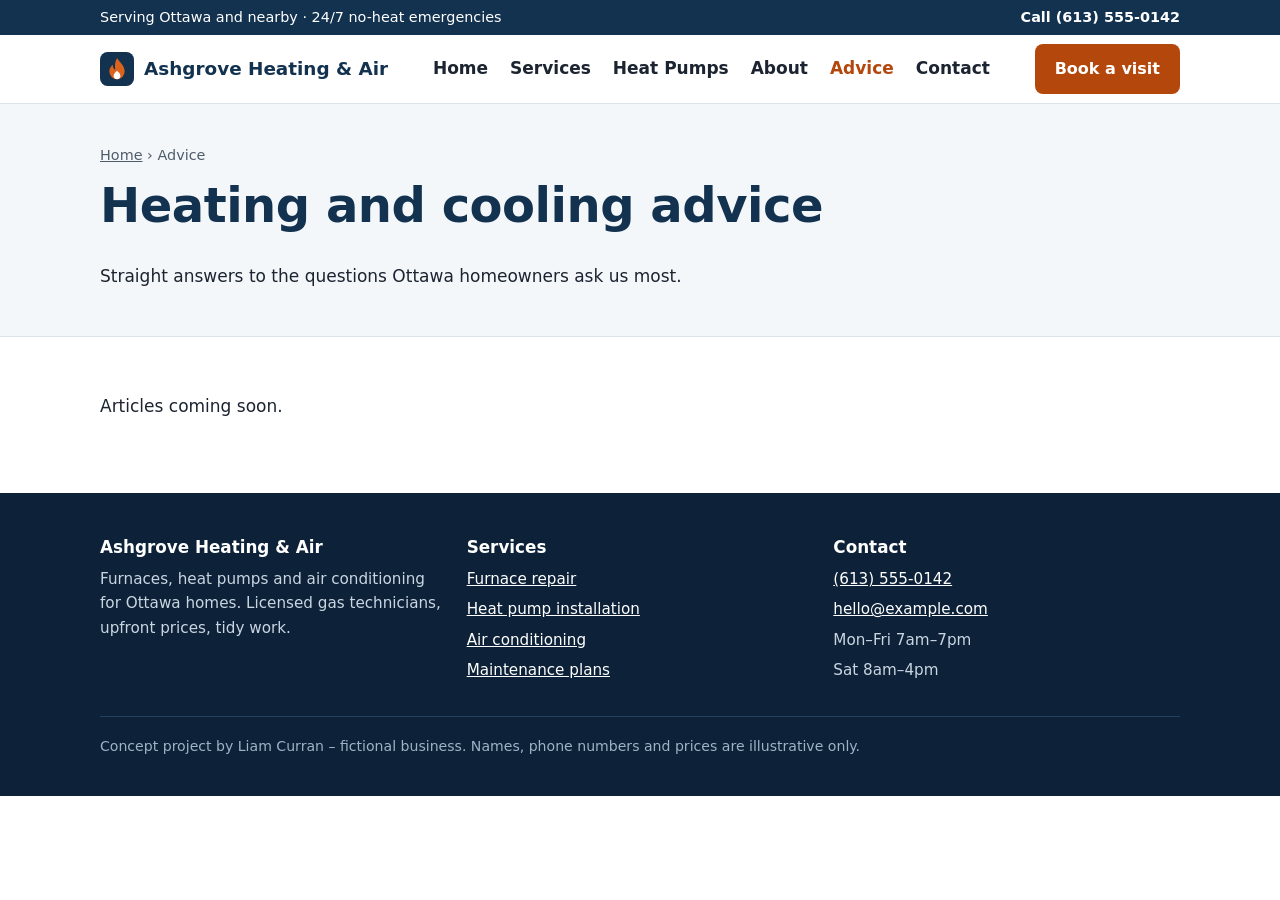
==== docs/blog/index.html @ d4b66e58 "Initial commit: ashgrove-heating concept project Co-Authored-By: Claude Opus 5.5 <noreply@anthropic." ====
<!doctype html>
<html lang="en-CA">
<head>
<meta charset="utf-8">
<meta name="viewport" content="width=device-width, initial-scale=1">
<title>Home Heating & Cooling Advice for Ottawa | Ashgrove Heating & Air</title>
<meta name="description" content="Plain-English advice on furnaces, heat pumps and air conditioning for Ottawa homeowners, from the Ashgrove Heating & Air team.">
<link rel="canonical" href="https://liampcurran.github.io/ashgrove-heating/blog/">
<meta property="og:type" content="website">
<meta property="og:site_name" content="Ashgrove Heating & Air">
<meta property="og:title" content="Home Heating & Cooling Advice for Ottawa | Ashgrove Heating & Air">
<meta property="og:description" content="Plain-English advice on furnaces, heat pumps and air conditioning for Ottawa homeowners, from the Ashgrove Heating & Air team.">
<meta property="og:url" content="https://liampcurran.github.io/ashgrove-heating/blog/">
<meta property="og:image" content="https://liampcurran.github.io/ashgrove-heating/assets/og.png">
<meta property="og:locale" content="en_CA">
<meta name="twitter:card" content="summary_large_image">
<meta name="theme-color" content="#12324f">
<link rel="icon" href="../assets/logo.svg" type="image/svg+xml">
<link rel="stylesheet" href="../assets/style.css">
<script type="application/ld+json">{"@context":"https://schema.org","@type":"BreadcrumbList","itemListElement":[{"@type":"ListItem","position":1,"name":"Home","item":"https://liampcurran.github.io/ashgrove-heating/"},{"@type":"ListItem","position":2,"name":"Advice","item":"https://liampcurran.github.io/ashgrove-heating/blog/"}]}</script>
</head>
<body>
<a class="skip" href="#main">Skip to content</a>
<div class="topbar"><div class="wrap"><span>Serving Ottawa and nearby · 24/7 no-heat emergencies</span><a href="tel:+16135550142">Call (613) 555-0142</a></div></div>
<header class="site"><div class="wrap">
<a class="brand" href="../index.html"><svg viewBox="0 0 40 40" aria-hidden="true"><rect width="40" height="40" rx="9" fill="#12324f"/><path d="M20 7c4 6 9 9 9 16a9 9 0 0 1-18 0c0-4 2-6 4-8 0 3 1 5 3 6-1-6 0-10 2-14z" fill="#d9631c"/><path d="M20 22c2 2 4 3 4 6a4 4 0 0 1-8 0c0-2 2-4 4-6z" fill="#fff"/></svg><span>Ashgrove Heating &amp; Air</span></a>
<nav class="main" aria-label="Main"><ul><li><a href="../index.html">Home</a></li><li><a href="../services.html">Services</a></li><li><a href="../heat-pump-installation-ottawa.html">Heat Pumps</a></li><li><a href="../about.html">About</a></li><li><a href="../blog/" aria-current="page">Advice</a></li><li><a href="../contact.html">Contact</a></li></ul></nav>
<details class="menu"><summary>Menu</summary><nav aria-label="Mobile"><ul><li><a href="../index.html">Home</a></li><li><a href="../services.html">Services</a></li><li><a href="../heat-pump-installation-ottawa.html">Heat Pumps</a></li><li><a href="../about.html">About</a></li><li><a href="../blog/" aria-current="page">Advice</a></li><li><a href="../contact.html">Contact</a></li></ul></nav></details>
<a class="btn" href="../contact.html">Book a visit</a>
</div></header>
<main id="main">
<section class="page-hero"><div class="wrap">
<div class="crumbs"><a href="../index.html">Home</a> › Advice</div>
<h1>Heating and cooling advice</h1>
<p class="lede">Straight answers to the questions Ottawa homeowners ask us most.</p>
</div></section>
<section class="block"><div class="wrap grid c2"><p>Articles coming soon.</p></div></section>
</main>
<footer class="site"><div class="wrap">
<div class="grid c3">
<div><h2>Ashgrove Heating &amp; Air</h2><p>Furnaces, heat pumps and air conditioning for Ottawa homes. Licensed gas technicians, upfront prices, tidy work.</p></div>
<div><h2>Services</h2><ul>
<li><a href="../furnace-repair-ottawa.html">Furnace repair</a></li>
<li><a href="../heat-pump-installation-ottawa.html">Heat pump installation</a></li>
<li><a href="../services.html#ac">Air conditioning</a></li>
<li><a href="../services.html#maintenance">Maintenance plans</a></li></ul></div>
<div><h2>Contact</h2><ul>
<li><a href="tel:+16135550142">(613) 555-0142</a></li>
<li><a href="mailto:hello@example.com">hello@example.com</a></li>
<li>Mon–Fri 7am–7pm</li><li>Sat 8am–4pm</li></ul></div>
</div>
<p class="concept">Concept project by Liam Curran – fictional business. Names, phone numbers and prices are illustrative only.</p>
</div></footer>
<script src="../assets/site.js" defer></script>
</body>
</html>
---- docs/assets/style.css ----
/* Ashgrove Heating & Air — concept site. System fonts, no frameworks. */
:root {
  --navy: #12324f;
  --navy-2: #1d4a72;
  --orange: #b4470c;
  --orange-2: #d9631c;
  --ink: #1b2430;
  --muted: #4f5d6b;
  --line: #dde3ea;
  --bg: #ffffff;
  --bg-2: #f4f7fa;
  --radius: 10px;
  --max: 1120px;
}
*, *::before, *::after { box-sizing: border-box; }
html { -webkit-text-size-adjust: 100%; }
body {
  margin: 0;
  font-family: system-ui, -apple-system, "Segoe UI", Roboto, "Helvetica Neue", Arial, sans-serif;
  font-size: 1.0625rem;
  line-height: 1.6;
  color: var(--ink);
  background: var(--bg);
}
img, svg { max-width: 100%; height: auto; display: block; }
a { color: var(--navy-2); }
a:hover { color: var(--orange); }
h1, h2, h3 { line-height: 1.2; color: var(--navy); margin: 0 0 .6em; }
h1 { font-size: clamp(2rem, 4.5vw, 3rem); letter-spacing: -.01em; }
h2 { font-size: clamp(1.5rem, 3vw, 2rem); }
h3 { font-size: 1.2rem; }
p { margin: 0 0 1em; }
.wrap { max-width: var(--max); margin: 0 auto; padding: 0 20px; }
.skip { position: absolute; left: -999px; top: 0; background: #fff; padding: 8px 12px; z-index: 10; }
.skip:focus { left: 8px; top: 8px; }

/* Header */
.topbar { background: var(--navy); color: #fff; font-size: .9rem; }
.topbar .wrap { display: flex; justify-content: space-between; gap: 12px; padding-top: 6px; padding-bottom: 6px; flex-wrap: wrap; }
.topbar a { color: #fff; font-weight: 600; text-decoration: none; }
header.site { border-bottom: 1px solid var(--line); background: #fff; position: sticky; top: 0; z-index: 5; }
header.site .wrap { display: flex; align-items: center; justify-content: space-between; gap: 16px; min-height: 68px; }
.brand { display: flex; align-items: center; gap: 10px; text-decoration: none; color: var(--navy); font-weight: 800; font-size: 1.15rem; }
.brand svg { width: 34px; height: 34px; }
nav.main ul { list-style: none; margin: 0; padding: 0; display: flex; gap: 22px; align-items: center; }
nav.main a { text-decoration: none; color: var(--ink); font-weight: 600; }
nav.main a[aria-current="page"] { color: var(--orange); }
.btn { display: inline-block; background: var(--orange); color: #fff !important; text-decoration: none; font-weight: 700; padding: 12px 20px; border-radius: 8px; border: 0; cursor: pointer; font-size: 1rem; }
.btn:hover { background: var(--orange-2); }
.btn.alt { background: transparent; color: var(--navy) !important; border: 2px solid var(--navy); }
.btn.alt:hover { background: var(--navy); color: #fff !important; }
details.menu { display: none; }

@media (max-width: 860px) {
  nav.main { display: none; }
  details.menu { display: block; position: relative; }
  details.menu summary { list-style: none; cursor: pointer; font-weight: 700; padding: 8px 12px; border: 2px solid var(--navy); border-radius: 8px; color: var(--navy); }
  details.menu summary::-webkit-details-marker { display: none; }
  details.menu ul { position: absolute; right: 0; top: 48px; background: #fff; border: 1px solid var(--line); border-radius: var(--radius); list-style: none; margin: 0; padding: 8px; min-width: 220px; box-shadow: 0 8px 24px rgba(0,0,0,.12); }
  details.menu li a { display: block; padding: 10px 12px; text-decoration: none; color: var(--ink); font-weight: 600; }
  header.site .btn { display: none; }
}

/* Hero */
.hero { background: linear-gradient(135deg, #eef3f8 0%, #fff 60%); padding: 56px 0 48px; }
.hero .wrap { display: grid; grid-template-columns: 1.15fr .85fr; gap: 40px; align-items: center; }
.hero .lede { font-size: 1.2rem; color: var(--muted); max-width: 36em; }
.hero .ctas { display: flex; gap: 12px; flex-wrap: wrap; margin: 20px 0 16px; }
.trust { list-style: none; padding: 0; margin: 0; display: flex; gap: 18px; flex-wrap: wrap; color: var(--muted); font-size: .95rem; }
.trust li::before { content: "✓ "; color: var(--orange); font-weight: 800; }
@media (max-width: 860px) { .hero .wrap { grid-template-columns: 1fr; } .hero-art { max-width: 380px; } }

.page-hero { background: var(--bg-2); padding: 40px 0 28px; border-bottom: 1px solid var(--line); }
.crumbs { font-size: .9rem; color: var(--muted); margin-bottom: 10px; }
.crumbs a { color: var(--muted); }

/* Sections */
section.block { padding: 56px 0; }
section.block.alt { background: var(--bg-2); }
.grid { display: grid; gap: 20px; }
.grid.c2 { grid-template-columns: repeat(2, 1fr); }
.grid.c3 { grid-template-columns: repeat(3, 1fr); }
.grid.c4 { grid-template-columns: repeat(4, 1fr); }
@media (max-width: 960px) { .grid.c4 { grid-template-columns: repeat(2, 1fr); } .grid.c3 { grid-template-columns: 1fr 1fr; } }
@media (max-width: 640px) { .grid.c2, .grid.c3, .grid.c4 { grid-template-columns: 1fr; } }
.card { background: #fff; border: 1px solid var(--line); border-radius: var(--radius); padding: 22px; }
.card .icon { width: 44px; height: 44px; margin-bottom: 12px; }
.card p:last-child { margin-bottom: 0; }
.card a.more { font-weight: 700; text-decoration: none; }
.steps { counter-reset: s; list-style: none; padding: 0; margin: 0; }
.steps li { counter-increment: s; position: relative; padding-left: 56px; margin-bottom: 22px; }
.steps li::before { content: counter(s); position: absolute; left: 0; top: 0; width: 40px; height: 40px; border-radius: 50%; background: var(--navy); color: #fff; font-weight: 800; display: grid; place-items: center; }
.areas { columns: 3; padding-left: 1.1em; }
@media (max-width: 640px) { .areas { columns: 2; } }
.prose > * { max-width: 46em; }
.prose > .faq { max-width: 52em; }
.prose ul { padding-left: 1.2em; }
.note { background: #fff7ef; border-left: 4px solid var(--orange); padding: 14px 18px; border-radius: 6px; }
table.prices { border-collapse: collapse; width: 100%; margin: 0 0 1em; }
table.prices th, table.prices td { text-align: left; padding: 10px 12px; border-bottom: 1px solid var(--line); }
table.prices th { background: var(--bg-2); color: var(--navy); }

/* FAQ */
.faq details { border: 1px solid var(--line); border-radius: var(--radius); padding: 14px 18px; margin-bottom: 10px; background: #fff; }
.faq summary { cursor: pointer; font-weight: 700; color: var(--navy); }
.faq details p { margin: 10px 0 0; }

/* CTA band */
.cta-band { background: var(--navy); color: #fff; padding: 44px 0; }
.cta-band h2 { color: #fff; }
.cta-band .wrap { display: flex; justify-content: space-between; align-items: center; gap: 20px; flex-wrap: wrap; }
.cta-band p { margin: 0; color: #d6e2ee; }

/* Form */
form.quote { display: grid; gap: 14px; }
form.quote label { font-weight: 600; display: block; margin-bottom: 4px; }
form.quote input, form.quote select, form.quote textarea { width: 100%; padding: 11px 12px; border: 1px solid #a9b6c3; border-radius: 8px; font: inherit; }
form.quote input:focus, form.quote select:focus, form.quote textarea:focus { outline: 3px solid #f2b386; border-color: var(--orange); }
.form-msg { display: none; }
.form-msg.show { display: block; }

/* Footer */
footer.site { background: #0d2238; color: #c9d6e2; padding: 44px 0 24px; font-size: .95rem; }
footer.site a { color: #fff; }
footer.site h2 { color: #fff; font-size: 1.05rem; }
footer.site ul { list-style: none; padding: 0; margin: 0; }
footer.site li { margin-bottom: 6px; }
.concept { border-top: 1px solid #23415f; margin-top: 28px; padding-top: 18px; font-size: .88rem; color: #9fb3c6; }
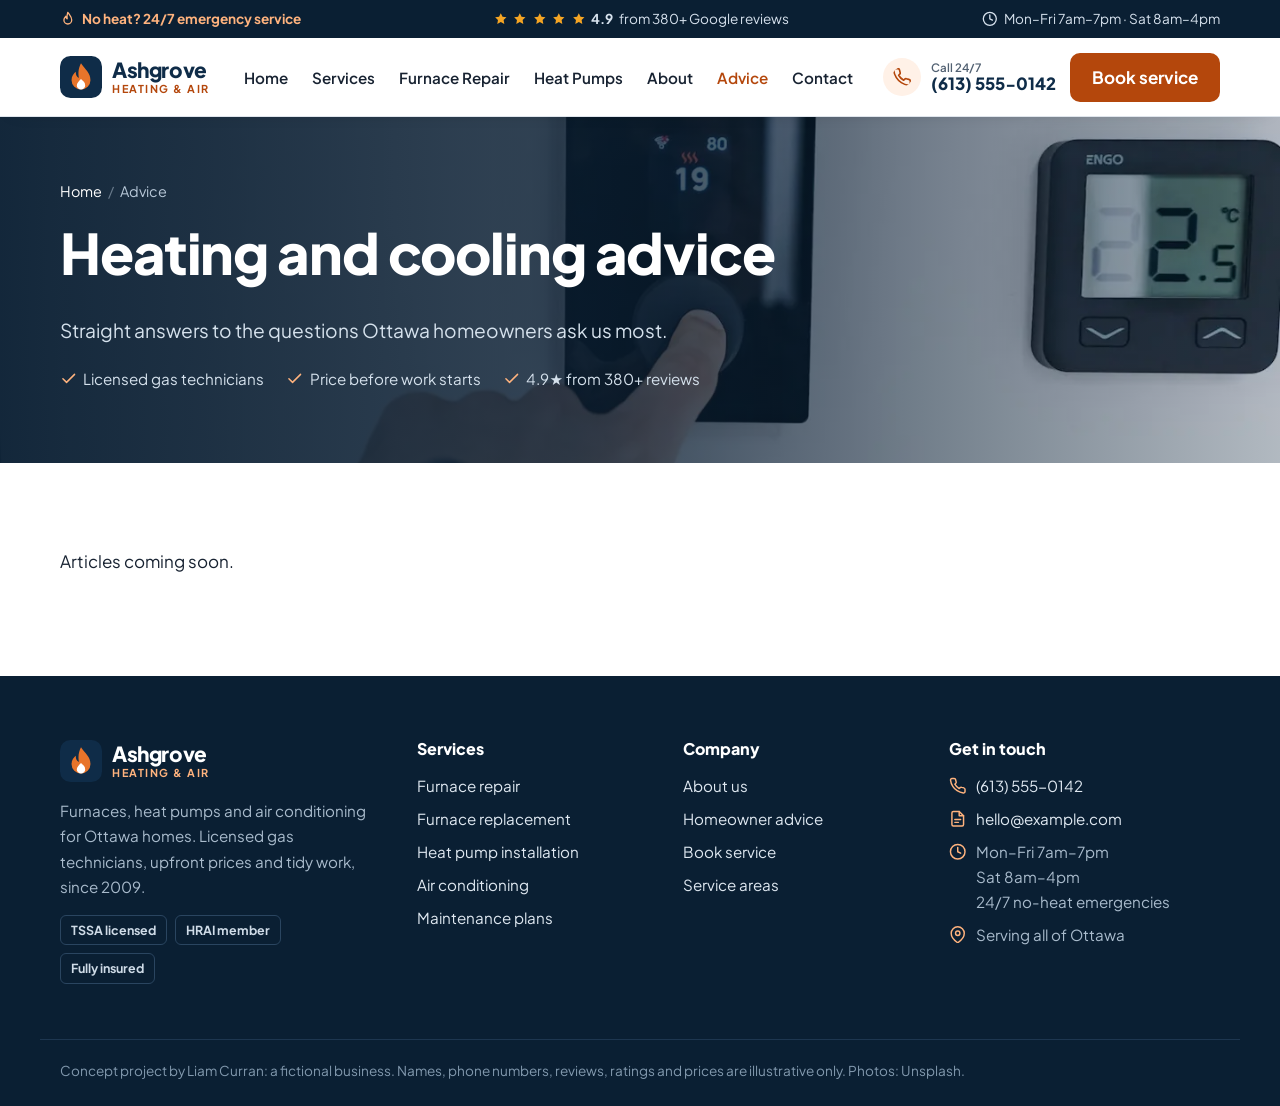
==== commit a7492b24: "Redesign: photo hero with quote form, trust stats, service cards, reviews, plans, areas, mobile call" ====
--- a/docs/blog/index.html
+++ b/docs/blog/index.html
@@ -14,43 +14,63 @@
 <meta property="og:image" content="https://liampcurran.github.io/ashgrove-heating/assets/og.png">
 <meta property="og:locale" content="en_CA">
 <meta name="twitter:card" content="summary_large_image">
-<meta name="theme-color" content="#12324f">
+<meta name="theme-color" content="#0f2c48">
 <link rel="icon" href="../assets/logo.svg" type="image/svg+xml">
+<link rel="preload" href="../assets/jakarta.woff2" as="font" type="font/woff2" crossorigin>
+<link rel="preload" as="image" type="image/webp" href="../assets/img/thermostat-800.webp" imagesrcset="../assets/img/thermostat-800.webp 800w, ../assets/img/thermostat-1440.webp 1440w" imagesizes="100vw" fetchpriority="high">
 <link rel="stylesheet" href="../assets/style.css">
 <script type="application/ld+json">{"@context":"https://schema.org","@type":"BreadcrumbList","itemListElement":[{"@type":"ListItem","position":1,"name":"Home","item":"https://liampcurran.github.io/ashgrove-heating/"},{"@type":"ListItem","position":2,"name":"Advice","item":"https://liampcurran.github.io/ashgrove-heating/blog/"}]}</script>
 </head>
 <body>
 <a class="skip" href="#main">Skip to content</a>
-<div class="topbar"><div class="wrap"><span>Serving Ottawa and nearby · 24/7 no-heat emergencies</span><a href="tel:+16135550142">Call (613) 555-0142</a></div></div>
+<div class="topbar"><div class="wrap">
+<span class="tb-emerg"><svg class="i" viewBox="0 0 24 24" aria-hidden="true" fill="none" stroke="currentColor" stroke-width="2" stroke-linecap="round" stroke-linejoin="round"><path d="M12 2c3 4.5 6 7 6 12a6 6 0 0 1-12 0c0-3 1.5-4.5 3-6 0 2 .8 3.5 2 4-.6-4 0-7 1-10z"/></svg> No heat? 24/7 emergency service</span>
+<span class="tb-rating"><span class="stars" role="img" aria-label="5 out of 5 stars"><svg class="i" viewBox="0 0 24 24" aria-hidden="true"><path fill="currentColor" d="m12 2 3.1 6.3 6.9 1-5 4.9 1.2 6.8L12 17.8 5.8 21l1.2-6.8-5-4.9 6.9-1z"/></svg><svg class="i" viewBox="0 0 24 24" aria-hidden="true"><path fill="currentColor" d="m12 2 3.1 6.3 6.9 1-5 4.9 1.2 6.8L12 17.8 5.8 21l1.2-6.8-5-4.9 6.9-1z"/></svg><svg class="i" viewBox="0 0 24 24" aria-hidden="true"><path fill="currentColor" d="m12 2 3.1 6.3 6.9 1-5 4.9 1.2 6.8L12 17.8 5.8 21l1.2-6.8-5-4.9 6.9-1z"/></svg><svg class="i" viewBox="0 0 24 24" aria-hidden="true"><path fill="currentColor" d="m12 2 3.1 6.3 6.9 1-5 4.9 1.2 6.8L12 17.8 5.8 21l1.2-6.8-5-4.9 6.9-1z"/></svg><svg class="i" viewBox="0 0 24 24" aria-hidden="true"><path fill="currentColor" d="m12 2 3.1 6.3 6.9 1-5 4.9 1.2 6.8L12 17.8 5.8 21l1.2-6.8-5-4.9 6.9-1z"/></svg></span> <strong>4.9</strong> from 380+ Google reviews</span>
+<span class="tb-hours"><svg class="i" viewBox="0 0 24 24" aria-hidden="true" fill="none" stroke="currentColor" stroke-width="2" stroke-linecap="round" stroke-linejoin="round"><circle cx="12" cy="12" r="10"/><path d="M12 6v6l4 2"/></svg> Mon–Fri 7am–7pm · Sat 8am–4pm</span>
+</div></div>
 <header class="site"><div class="wrap">
-<a class="brand" href="../index.html"><svg viewBox="0 0 40 40" aria-hidden="true"><rect width="40" height="40" rx="9" fill="#12324f"/><path d="M20 7c4 6 9 9 9 16a9 9 0 0 1-18 0c0-4 2-6 4-8 0 3 1 5 3 6-1-6 0-10 2-14z" fill="#d9631c"/><path d="M20 22c2 2 4 3 4 6a4 4 0 0 1-8 0c0-2 2-4 4-6z" fill="#fff"/></svg><span>Ashgrove Heating &amp; Air</span></a>
-<nav class="main" aria-label="Main"><ul><li><a href="../index.html">Home</a></li><li><a href="../services.html">Services</a></li><li><a href="../heat-pump-installation-ottawa.html">Heat Pumps</a></li><li><a href="../about.html">About</a></li><li><a href="../blog/" aria-current="page">Advice</a></li><li><a href="../contact.html">Contact</a></li></ul></nav>
-<details class="menu"><summary>Menu</summary><nav aria-label="Mobile"><ul><li><a href="../index.html">Home</a></li><li><a href="../services.html">Services</a></li><li><a href="../heat-pump-installation-ottawa.html">Heat Pumps</a></li><li><a href="../about.html">About</a></li><li><a href="../blog/" aria-current="page">Advice</a></li><li><a href="../contact.html">Contact</a></li></ul></nav></details>
-<a class="btn" href="../contact.html">Book a visit</a>
+<a class="brand" href="../index.html"><svg viewBox="0 0 40 40" aria-hidden="true"><rect width="40" height="40" rx="10" fill="#0f2c48"/><path d="M20 7c4 6 9 9 9 16a9 9 0 0 1-18 0c0-4 2-6 4-8 0 3 1 5 3 6-1-6 0-10 2-14z" fill="#e8742a"/><path d="M20 22c2 2 4 3 4 6a4 4 0 0 1-8 0c0-2 2-4 4-6z" fill="#fff"/></svg><span>Ashgrove<small>Heating &amp; Air</small></span></a>
+<nav class="main" aria-label="Main"><ul><li><a href="../index.html">Home</a></li><li><a href="../services.html">Services</a></li><li><a href="../furnace-repair-ottawa.html">Furnace Repair</a></li><li><a href="../heat-pump-installation-ottawa.html">Heat Pumps</a></li><li><a href="../about.html">About</a></li><li><a href="../blog/" aria-current="page">Advice</a></li><li><a href="../contact.html">Contact</a></li></ul></nav>
+<div class="h-actions">
+<a class="h-phone" href="tel:+16135550142" aria-label="Call (613) 555-0142, 24/7"><svg class="i" viewBox="0 0 24 24" aria-hidden="true" fill="none" stroke="currentColor" stroke-width="2" stroke-linecap="round" stroke-linejoin="round"><path d="M22 16.9v3a2 2 0 0 1-2.2 2 19.8 19.8 0 0 1-8.6-3.1 19.5 19.5 0 0 1-6-6A19.8 19.8 0 0 1 2.1 4.2 2 2 0 0 1 4.1 2h3a2 2 0 0 1 2 1.7c.1 1 .4 1.9.7 2.8a2 2 0 0 1-.5 2.1L8 9.9a16 16 0 0 0 6 6l1.3-1.3a2 2 0 0 1 2.1-.4c.9.3 1.8.6 2.8.7a2 2 0 0 1 1.7 2z"/></svg><span><small>Call 24/7</small>(613) 555-0142</span></a>
+<a class="btn" href="../contact.html">Book service</a>
+<details class="menu"><summary aria-label="Open menu"><span></span><span></span><span></span></summary><nav aria-label="Mobile"><ul><li><a href="../index.html">Home</a></li><li><a href="../services.html">Services</a></li><li><a href="../furnace-repair-ottawa.html">Furnace Repair</a></li><li><a href="../heat-pump-installation-ottawa.html">Heat Pumps</a></li><li><a href="../about.html">About</a></li><li><a href="../blog/" aria-current="page">Advice</a></li><li><a href="../contact.html">Contact</a></li></ul>
+<a class="btn btn-block" href="tel:+16135550142">Call (613) 555-0142</a></nav></details>
+</div>
 </div></header>
 <main id="main">
-<section class="page-hero"><div class="wrap">
-<div class="crumbs"><a href="../index.html">Home</a> › Advice</div>
-<h1>Heating and cooling advice</h1>
-<p class="lede">Straight answers to the questions Ottawa homeowners ask us most.</p>
-</div></section>
-<section class="block"><div class="wrap grid c2"><p>Articles coming soon.</p></div></section>
+<section class="page-hero">
+<img class="bg" src="../assets/img/thermostat-800.webp" srcset="../assets/img/thermostat-800.webp 800w, ../assets/img/thermostat-1440.webp 1440w" sizes="100vw" width="1440" height="1080" alt="" fetchpriority="high" decoding="async">
+<div class="wrap"><nav class="crumbs" aria-label="Breadcrumb"><a href="../index.html">Home</a> <span>/</span> Advice</nav>
+<h1>Heating and cooling advice</h1><p class="lede">Straight answers to the questions Ottawa homeowners ask us most.</p>
+<ul class="hero-trust"><li><svg class="i" viewBox="0 0 24 24" aria-hidden="true" fill="none" stroke="currentColor" stroke-width="2" stroke-linecap="round" stroke-linejoin="round"><path d="M20 6 9 17l-5-5"/></svg> Licensed gas technicians</li><li><svg class="i" viewBox="0 0 24 24" aria-hidden="true" fill="none" stroke="currentColor" stroke-width="2" stroke-linecap="round" stroke-linejoin="round"><path d="M20 6 9 17l-5-5"/></svg> Price before work starts</li><li><svg class="i" viewBox="0 0 24 24" aria-hidden="true" fill="none" stroke="currentColor" stroke-width="2" stroke-linecap="round" stroke-linejoin="round"><path d="M20 6 9 17l-5-5"/></svg> 4.9★ from 380+ reviews</li></ul>
+</div></section><section class="block"><div class="wrap"><div class="post-grid"><p>Articles coming soon.</p></div></div></section>
 </main>
-<footer class="site"><div class="wrap">
-<div class="grid c3">
-<div><h2>Ashgrove Heating &amp; Air</h2><p>Furnaces, heat pumps and air conditioning for Ottawa homes. Licensed gas technicians, upfront prices, tidy work.</p></div>
+<footer class="site">
+<div class="wrap f-grid">
+<div class="f-brand"><a class="brand light" href="../index.html"><svg viewBox="0 0 40 40" aria-hidden="true"><rect width="40" height="40" rx="10" fill="#0f2c48"/><path d="M20 7c4 6 9 9 9 16a9 9 0 0 1-18 0c0-4 2-6 4-8 0 3 1 5 3 6-1-6 0-10 2-14z" fill="#e8742a"/><path d="M20 22c2 2 4 3 4 6a4 4 0 0 1-8 0c0-2 2-4 4-6z" fill="#fff"/></svg><span>Ashgrove<small>Heating &amp; Air</small></span></a>
+<p>Furnaces, heat pumps and air conditioning for Ottawa homes. Licensed gas technicians, upfront prices and tidy work, since 2009.</p>
+<p class="f-badges"><span>TSSA licensed</span><span>HRAI member</span><span>Fully insured</span></p></div>
 <div><h2>Services</h2><ul>
 <li><a href="../furnace-repair-ottawa.html">Furnace repair</a></li>
+<li><a href="../services.html#furnace">Furnace replacement</a></li>
 <li><a href="../heat-pump-installation-ottawa.html">Heat pump installation</a></li>
 <li><a href="../services.html#ac">Air conditioning</a></li>
 <li><a href="../services.html#maintenance">Maintenance plans</a></li></ul></div>
-<div><h2>Contact</h2><ul>
-<li><a href="tel:+16135550142">(613) 555-0142</a></li>
-<li><a href="mailto:hello@example.com">hello@example.com</a></li>
-<li>Mon–Fri 7am–7pm</li><li>Sat 8am–4pm</li></ul></div>
+<div><h2>Company</h2><ul>
+<li><a href="../about.html">About us</a></li>
+<li><a href="../blog/">Homeowner advice</a></li>
+<li><a href="../contact.html">Book service</a></li>
+<li><a href="../index.html#areas">Service areas</a></li></ul></div>
+<div><h2>Get in touch</h2><ul class="f-contact">
+<li><svg class="i" viewBox="0 0 24 24" aria-hidden="true" fill="none" stroke="currentColor" stroke-width="2" stroke-linecap="round" stroke-linejoin="round"><path d="M22 16.9v3a2 2 0 0 1-2.2 2 19.8 19.8 0 0 1-8.6-3.1 19.5 19.5 0 0 1-6-6A19.8 19.8 0 0 1 2.1 4.2 2 2 0 0 1 4.1 2h3a2 2 0 0 1 2 1.7c.1 1 .4 1.9.7 2.8a2 2 0 0 1-.5 2.1L8 9.9a16 16 0 0 0 6 6l1.3-1.3a2 2 0 0 1 2.1-.4c.9.3 1.8.6 2.8.7a2 2 0 0 1 1.7 2z"/></svg><a href="tel:+16135550142">(613) 555-0142</a></li>
+<li><svg class="i" viewBox="0 0 24 24" aria-hidden="true" fill="none" stroke="currentColor" stroke-width="2" stroke-linecap="round" stroke-linejoin="round"><path d="M14 2H6a2 2 0 0 0-2 2v16a2 2 0 0 0 2 2h12a2 2 0 0 0 2-2V8z"/><path d="M14 2v6h6M8 13h8M8 17h5"/></svg><a href="mailto:hello@example.com">hello@example.com</a></li>
+<li><svg class="i" viewBox="0 0 24 24" aria-hidden="true" fill="none" stroke="currentColor" stroke-width="2" stroke-linecap="round" stroke-linejoin="round"><circle cx="12" cy="12" r="10"/><path d="M12 6v6l4 2"/></svg><span>Mon–Fri 7am–7pm<br>Sat 8am–4pm<br>24/7 no-heat emergencies</span></li>
+<li><svg class="i" viewBox="0 0 24 24" aria-hidden="true" fill="none" stroke="currentColor" stroke-width="2" stroke-linecap="round" stroke-linejoin="round"><path d="M21 10c0 7-9 13-9 13S3 17 3 10a9 9 0 0 1 18 0z"/><circle cx="12" cy="10" r="3"/></svg><span>Serving all of Ottawa</span></li></ul></div>
 </div>
-<p class="concept">Concept project by Liam Curran – fictional business. Names, phone numbers and prices are illustrative only.</p>
-</div></footer>
+<div class="wrap concept">Concept project by Liam Curran: a fictional business. Names, phone numbers, reviews, ratings and prices are illustrative only. Photos: Unsplash.</div>
+</footer>
+<div class="mbar"><a href="tel:+16135550142"><svg class="i" viewBox="0 0 24 24" aria-hidden="true" fill="none" stroke="currentColor" stroke-width="2" stroke-linecap="round" stroke-linejoin="round"><path d="M22 16.9v3a2 2 0 0 1-2.2 2 19.8 19.8 0 0 1-8.6-3.1 19.5 19.5 0 0 1-6-6A19.8 19.8 0 0 1 2.1 4.2 2 2 0 0 1 4.1 2h3a2 2 0 0 1 2 1.7c.1 1 .4 1.9.7 2.8a2 2 0 0 1-.5 2.1L8 9.9a16 16 0 0 0 6 6l1.3-1.3a2 2 0 0 1 2.1-.4c.9.3 1.8.6 2.8.7a2 2 0 0 1 1.7 2z"/></svg> Call now</a><a class="q" href="../contact.html"><svg class="i" viewBox="0 0 24 24" aria-hidden="true" fill="none" stroke="currentColor" stroke-width="2" stroke-linecap="round" stroke-linejoin="round"><path d="M14 2H6a2 2 0 0 0-2 2v16a2 2 0 0 0 2 2h12a2 2 0 0 0 2-2V8z"/><path d="M14 2v6h6M8 13h8M8 17h5"/></svg> Free quote</a></div>
 <script src="../assets/site.js" defer></script>
 </body>
 </html>
--- a/docs/assets/style.css
+++ b/docs/assets/style.css
@@ -1,128 +1,323 @@
-/* Ashgrove Heating & Air — concept site. System fonts, no frameworks. */
+/* Ashgrove Heating & Air — concept site. One self-hosted variable font, no frameworks. */
+@font-face { font-family: "Jakarta"; src: url(jakarta.woff2) format("woff2"); font-weight: 200 800; font-display: swap; }
 :root {
-  --navy: #12324f;
-  --navy-2: #1d4a72;
-  --orange: #b4470c;
-  --orange-2: #d9631c;
-  --ink: #1b2430;
-  --muted: #4f5d6b;
-  --line: #dde3ea;
-  --bg: #ffffff;
-  --bg-2: #f4f7fa;
-  --radius: 10px;
-  --max: 1120px;
+  --navy: #0f2c48; --navy-2: #173f63; --navy-3: #0a1f33;
+  --orange: #b4470c; --orange-2: #d4581a; --orange-soft: #fff1e7;
+  --ink: #172231; --muted: #526172; --line: #dfe5ec;
+  --bg: #fff; --tint: #f3f6f9; --gold: #f5a524;
+  --r: 14px; --max: 1200px; --shadow: 0 18px 40px -18px rgba(15, 44, 72, .28);
 }
 *, *::before, *::after { box-sizing: border-box; }
-html { -webkit-text-size-adjust: 100%; }
-body {
-  margin: 0;
-  font-family: system-ui, -apple-system, "Segoe UI", Roboto, "Helvetica Neue", Arial, sans-serif;
-  font-size: 1.0625rem;
-  line-height: 1.6;
-  color: var(--ink);
-  background: var(--bg);
-}
-img, svg { max-width: 100%; height: auto; display: block; }
+html { -webkit-text-size-adjust: 100%; scroll-behavior: smooth; }
+body { margin: 0; font-family: Jakarta, system-ui, -apple-system, "Segoe UI", Roboto, Arial, sans-serif; font-size: 1.0625rem; line-height: 1.65; color: var(--ink); background: var(--bg); }
+img { max-width: 100%; height: auto; display: block; }
 a { color: var(--navy-2); }
 a:hover { color: var(--orange); }
-h1, h2, h3 { line-height: 1.2; color: var(--navy); margin: 0 0 .6em; }
-h1 { font-size: clamp(2rem, 4.5vw, 3rem); letter-spacing: -.01em; }
-h2 { font-size: clamp(1.5rem, 3vw, 2rem); }
+h1, h2, h3 { line-height: 1.15; color: var(--navy); margin: 0 0 .55em; letter-spacing: -.02em; font-weight: 800; }
+h1 { font-size: clamp(2.1rem, 4.6vw, 3.5rem); }
+h2 { font-size: clamp(1.65rem, 3.2vw, 2.45rem); }
 h3 { font-size: 1.2rem; }
 p { margin: 0 0 1em; }
 .wrap { max-width: var(--max); margin: 0 auto; padding: 0 20px; }
-.skip { position: absolute; left: -999px; top: 0; background: #fff; padding: 8px 12px; z-index: 10; }
+.skip { position: absolute; left: -999px; top: 0; background: #fff; padding: 8px 12px; z-index: 50; }
 .skip:focus { left: 8px; top: 8px; }
-
-/* Header */
-.topbar { background: var(--navy); color: #fff; font-size: .9rem; }
-.topbar .wrap { display: flex; justify-content: space-between; gap: 12px; padding-top: 6px; padding-bottom: 6px; flex-wrap: wrap; }
-.topbar a { color: #fff; font-weight: 600; text-decoration: none; }
-header.site { border-bottom: 1px solid var(--line); background: #fff; position: sticky; top: 0; z-index: 5; }
-header.site .wrap { display: flex; align-items: center; justify-content: space-between; gap: 16px; min-height: 68px; }
-.brand { display: flex; align-items: center; gap: 10px; text-decoration: none; color: var(--navy); font-weight: 800; font-size: 1.15rem; }
-.brand svg { width: 34px; height: 34px; }
-nav.main ul { list-style: none; margin: 0; padding: 0; display: flex; gap: 22px; align-items: center; }
-nav.main a { text-decoration: none; color: var(--ink); font-weight: 600; }
+.i { width: 1.15em; height: 1.15em; flex: none; vertical-align: -.2em; }
+.stars { display: inline-flex; gap: 1px; color: var(--gold); }
+.stars .i { width: 1em; height: 1em; }
+.eyebrow { text-transform: uppercase; letter-spacing: .12em; font-size: .8rem; font-weight: 800; color: var(--orange); margin: 0 0 .7em; display: flex; gap: 8px; align-items: center; }
+.eyebrow.light { color: #ffb37e; }
+.center { text-align: center; }
+.fine { font-size: .85rem; color: var(--muted); }
+
+/* Buttons */
+.btn { display: inline-flex; align-items: center; justify-content: center; gap: 8px; background: var(--orange); color: #fff !important; text-decoration: none; font-weight: 700; padding: 12px 20px; border-radius: 10px; border: 2px solid var(--orange); cursor: pointer; font: inherit; font-weight: 700; line-height: 1.2; transition: background .15s, transform .15s; }
+.btn:hover { background: var(--orange-2); border-color: var(--orange-2); transform: translateY(-1px); }
+.btn-lg { padding: 15px 24px; font-size: 1.05rem; }
+.btn-block { display: flex; width: 100%; }
+.btn-ghost { background: transparent; color: var(--navy) !important; border-color: var(--navy); }
+.btn-ghost:hover { background: var(--navy); border-color: var(--navy); color: #fff !important; }
+.btn-ghost-light { background: rgba(255,255,255,.08); color: #fff !important; border-color: rgba(255,255,255,.75); }
+.btn-ghost-light:hover { background: #fff; border-color: #fff; color: var(--navy) !important; }
+
+/* Top bar + header */
+.topbar { background: var(--navy-3); color: #d7e2ee; font-size: .85rem; }
+.topbar .wrap { display: flex; justify-content: space-between; gap: 16px; padding-top: 8px; padding-bottom: 8px; align-items: center; }
+.topbar span { display: inline-flex; gap: 6px; align-items: center; }
+.tb-emerg { color: #ffb37e; font-weight: 700; }
+header.site { background: #fff; position: sticky; top: 0; z-index: 20; box-shadow: 0 1px 0 var(--line), 0 6px 20px -16px rgba(0,0,0,.4); }
+header.site .wrap { display: flex; align-items: center; gap: 20px; min-height: 78px; }
+.brand { display: flex; align-items: center; gap: 10px; text-decoration: none; color: var(--navy); font-weight: 800; font-size: 1.3rem; line-height: 1; letter-spacing: -.02em; }
+.brand svg { width: 42px; height: 42px; }
+.brand small { display: block; font-size: .68rem; letter-spacing: .14em; text-transform: uppercase; color: var(--orange); font-weight: 700; margin-top: 4px; }
+.brand.light { color: #fff; }
+.brand.light small { color: #ffb37e; }
+nav.main { margin-left: auto; }
+nav.main ul { list-style: none; margin: 0; padding: 0; display: flex; gap: 4px; }
+nav.main a { display: block; text-decoration: none; color: var(--ink); font-weight: 600; font-size: .95rem; padding: 8px 10px; border-radius: 8px; }
+nav.main a:hover { background: var(--tint); color: var(--navy); }
 nav.main a[aria-current="page"] { color: var(--orange); }
-.btn { display: inline-block; background: var(--orange); color: #fff !important; text-decoration: none; font-weight: 700; padding: 12px 20px; border-radius: 8px; border: 0; cursor: pointer; font-size: 1rem; }
-.btn:hover { background: var(--orange-2); }
-.btn.alt { background: transparent; color: var(--navy) !important; border: 2px solid var(--navy); }
-.btn.alt:hover { background: var(--navy); color: #fff !important; }
+.h-actions { display: flex; align-items: center; gap: 14px; }
+.h-phone { display: flex; align-items: center; gap: 10px; text-decoration: none; color: var(--navy); font-weight: 800; font-size: 1.05rem; line-height: 1.1; }
+.h-phone .i { width: 38px; height: 38px; padding: 9px; border-radius: 50%; background: var(--orange-soft); color: var(--orange); }
+.h-phone small { display: block; font-size: .72rem; color: var(--muted); font-weight: 600; }
 details.menu { display: none; }
-
-@media (max-width: 860px) {
-  nav.main { display: none; }
+@media (max-width: 1120px) { .topbar .tb-hours { display: none; } nav.main a { padding: 8px 7px; font-size: .9rem; } }
+@media (max-width: 1000px) {
+  nav.main, .h-actions > .btn { display: none; }
+  .h-actions { margin-left: auto; }
   details.menu { display: block; position: relative; }
-  details.menu summary { list-style: none; cursor: pointer; font-weight: 700; padding: 8px 12px; border: 2px solid var(--navy); border-radius: 8px; color: var(--navy); }
+  details.menu summary { list-style: none; cursor: pointer; width: 46px; height: 46px; border-radius: 10px; border: 2px solid var(--line); display: grid; place-content: center; gap: 5px; }
+  details.menu summary span { display: block; width: 20px; height: 2px; background: var(--navy); border-radius: 2px; }
   details.menu summary::-webkit-details-marker { display: none; }
-  details.menu ul { position: absolute; right: 0; top: 48px; background: #fff; border: 1px solid var(--line); border-radius: var(--radius); list-style: none; margin: 0; padding: 8px; min-width: 220px; box-shadow: 0 8px 24px rgba(0,0,0,.12); }
-  details.menu li a { display: block; padding: 10px 12px; text-decoration: none; color: var(--ink); font-weight: 600; }
-  header.site .btn { display: none; }
+  details.menu nav { position: absolute; right: 0; top: 56px; background: #fff; border: 1px solid var(--line); border-radius: var(--r); padding: 10px; min-width: 260px; box-shadow: var(--shadow); }
+  details.menu ul { list-style: none; margin: 0 0 10px; padding: 0; }
+  details.menu li a { display: block; padding: 11px 12px; text-decoration: none; color: var(--ink); font-weight: 600; border-radius: 8px; }
+  details.menu li a:hover { background: var(--tint); }
 }
+@media (max-width: 640px) { .topbar .tb-rating { display: none; } .topbar .wrap { justify-content: center; } .h-phone span { display: none; } header.site .wrap { min-height: 66px; } .brand { font-size: 1.15rem; } .brand svg { width: 36px; height: 36px; } }
 
 /* Hero */
-.hero { background: linear-gradient(135deg, #eef3f8 0%, #fff 60%); padding: 56px 0 48px; }
-.hero .wrap { display: grid; grid-template-columns: 1.15fr .85fr; gap: 40px; align-items: center; }
-.hero .lede { font-size: 1.2rem; color: var(--muted); max-width: 36em; }
-.hero .ctas { display: flex; gap: 12px; flex-wrap: wrap; margin: 20px 0 16px; }
-.trust { list-style: none; padding: 0; margin: 0; display: flex; gap: 18px; flex-wrap: wrap; color: var(--muted); font-size: .95rem; }
-.trust li::before { content: "✓ "; color: var(--orange); font-weight: 800; }
-@media (max-width: 860px) { .hero .wrap { grid-template-columns: 1fr; } .hero-art { max-width: 380px; } }
-
-.page-hero { background: var(--bg-2); padding: 40px 0 28px; border-bottom: 1px solid var(--line); }
-.crumbs { font-size: .9rem; color: var(--muted); margin-bottom: 10px; }
-.crumbs a { color: var(--muted); }
+.hero, .page-hero, .emerg { position: relative; color: #fff; isolation: isolate; overflow: hidden; }
+.hero .bg, .page-hero .bg, .emerg .bg { position: absolute; inset: 0; width: 100%; height: 100%; object-fit: cover; z-index: -2; }
+.hero::before, .page-hero::before, .emerg::before { content: ""; position: absolute; inset: 0; z-index: -1; background: linear-gradient(90deg, rgba(10,31,51,.96) 0%, rgba(10,31,51,.82) 45%, rgba(10,31,51,.3) 100%); }
+.hero { padding: 72px 0 120px; }
+.hero .bg { object-position: 70% 40%; }
+.hero-grid { display: grid; grid-template-columns: 1.25fr .85fr; gap: 48px; align-items: center; }
+.hero h1, .page-hero h1, .emerg h2 { color: #fff; }
+.hero .lede, .page-hero .lede { font-size: 1.2rem; color: #d5e1ec; max-width: 34em; }
+.pill { display: inline-flex; gap: 8px; align-items: center; background: rgba(255,255,255,.1); border: 1px solid rgba(255,255,255,.2); padding: 6px 14px; border-radius: 99px; font-size: .9rem; margin-bottom: 22px; }
+.ctas { display: flex; gap: 12px; flex-wrap: wrap; margin: 26px 0 22px; }
+.hero-trust { list-style: none; padding: 0; margin: 0; display: flex; gap: 8px 22px; flex-wrap: wrap; font-size: .95rem; color: #d5e1ec; }
+.hero-trust li { display: flex; gap: 6px; align-items: center; }
+.hero-trust .i { color: #ffb37e; }
+@media (max-width: 960px) { .hero-grid { grid-template-columns: 1fr; } .hero { padding: 48px 0 100px; } .hero::before { background: linear-gradient(180deg, rgba(10,31,51,.9), rgba(10,31,51,.82)); } }
+
+/* Lead forms */
+.lead-form { background: #fff; color: var(--ink); border-radius: 18px; padding: 26px; box-shadow: 0 30px 60px -20px rgba(0,0,0,.45); display: grid; grid-template-columns: 1fr 1fr; gap: 12px; }
+.lead-form .f-full, .lead-form .f-title, .lead-form .f-sub { grid-column: 1 / -1; }
+.f-title { font-size: 1.3rem; font-weight: 800; color: var(--navy); margin: 0; letter-spacing: -.01em; }
+.f-sub { margin: -6px 0 4px; color: var(--muted); font-size: .95rem; }
+.lead-form label { display: block; font-weight: 700; font-size: .85rem; margin-bottom: 4px; color: var(--navy); }
+.lead-form input, .lead-form select, .lead-form textarea { width: 100%; padding: 12px 13px; border: 1.5px solid #c5d0db; border-radius: 10px; font: inherit; font-size: 1rem; background: #fff; color: var(--ink); }
+.lead-form input:focus, .lead-form select:focus, .lead-form textarea:focus { outline: 3px solid #ffd2b3; border-color: var(--orange); }
+.f-fine { display: flex; gap: 6px; align-items: center; justify-content: center; font-size: .82rem; color: var(--muted); margin: 0; }
+.f-fine .i { color: #1c8a5a; }
+.form-msg { display: none; background: #e9f7ef; border-left: 4px solid #1c8a5a; padding: 12px 14px; border-radius: 8px; font-size: .9rem; margin: 0; }
+.form-msg.show { display: block; }
+@media (max-width: 480px) { .lead-form { grid-template-columns: 1fr; padding: 20px; } }
+
+/* Action callouts (overlap hero) */
+.actions { margin-top: -64px; position: relative; z-index: 2; }
+.action { display: flex; gap: 14px; align-items: center; background: #fff; border-radius: var(--r); padding: 20px; text-decoration: none; color: var(--ink); box-shadow: var(--shadow); border: 1px solid var(--line); transition: transform .15s, box-shadow .15s; }
+.action:hover { transform: translateY(-3px); color: var(--ink); box-shadow: 0 24px 50px -20px rgba(15,44,72,.4); }
+.action strong { display: block; color: var(--navy); font-size: 1.05rem; }
+.action small { color: var(--muted); font-size: .9rem; }
+.action > .i { margin-left: auto; color: var(--orange); }
+.a-ico { width: 52px; height: 52px; border-radius: 12px; background: var(--tint); color: var(--navy); display: grid; place-items: center; flex: none; }
+.a-ico .i { width: 26px; height: 26px; }
+.action.urgent .a-ico { background: var(--orange); color: #fff; }
+
+/* Stats */
+.stats { padding: 44px 0 8px; }
+.stats .wrap { display: grid; grid-template-columns: repeat(4, 1fr); gap: 20px; }
+.stats .wrap > div, .stats.stack > div { border-left: 3px solid var(--orange); padding: 4px 0 4px 16px; }
+.stats strong { display: block; font-size: clamp(1.5rem, 2.6vw, 2.1rem); color: var(--navy); letter-spacing: -.02em; line-height: 1.1; }
+.stats span { color: var(--muted); font-size: .92rem; }
+.stats.stack { padding: 0; display: grid; gap: 16px; margin-bottom: 22px; }
+@media (max-width: 760px) { .stats .wrap { grid-template-columns: 1fr 1fr; } }
 
 /* Sections */
-section.block { padding: 56px 0; }
-section.block.alt { background: var(--bg-2); }
-.grid { display: grid; gap: 20px; }
-.grid.c2 { grid-template-columns: repeat(2, 1fr); }
+section.block { padding: 84px 0; }
+section.block.tint { background: var(--tint); }
+section.block.dark { background: var(--navy); color: #cfdbe7; }
+section.block.dark h2 { color: #fff; }
+.sec-head { max-width: 46em; margin-bottom: 40px; }
+.sec-head.center { margin-left: auto; margin-right: auto; }
+.sec-head.center .eyebrow { justify-content: center; }
+.sec-head p { color: var(--muted); font-size: 1.1rem; }
+.grid { display: grid; gap: 22px; }
 .grid.c3 { grid-template-columns: repeat(3, 1fr); }
-.grid.c4 { grid-template-columns: repeat(4, 1fr); }
-@media (max-width: 960px) { .grid.c4 { grid-template-columns: repeat(2, 1fr); } .grid.c3 { grid-template-columns: 1fr 1fr; } }
-@media (max-width: 640px) { .grid.c2, .grid.c3, .grid.c4 { grid-template-columns: 1fr; } }
-.card { background: #fff; border: 1px solid var(--line); border-radius: var(--radius); padding: 22px; }
-.card .icon { width: 44px; height: 44px; margin-bottom: 12px; }
-.card p:last-child { margin-bottom: 0; }
-.card a.more { font-weight: 700; text-decoration: none; }
-.steps { counter-reset: s; list-style: none; padding: 0; margin: 0; }
-.steps li { counter-increment: s; position: relative; padding-left: 56px; margin-bottom: 22px; }
-.steps li::before { content: counter(s); position: absolute; left: 0; top: 0; width: 40px; height: 40px; border-radius: 50%; background: var(--navy); color: #fff; font-weight: 800; display: grid; place-items: center; }
-.areas { columns: 3; padding-left: 1.1em; }
-@media (max-width: 640px) { .areas { columns: 2; } }
-.prose > * { max-width: 46em; }
-.prose > .faq { max-width: 52em; }
-.prose ul { padding-left: 1.2em; }
-.note { background: #fff7ef; border-left: 4px solid var(--orange); padding: 14px 18px; border-radius: 6px; }
-table.prices { border-collapse: collapse; width: 100%; margin: 0 0 1em; }
-table.prices th, table.prices td { text-align: left; padding: 10px 12px; border-bottom: 1px solid var(--line); }
-table.prices th { background: var(--bg-2); color: var(--navy); }
+@media (max-width: 900px) { .grid.c3 { grid-template-columns: 1fr; } section.block { padding: 64px 0; } }
+
+/* Service cards */
+.svc-grid { display: grid; grid-template-columns: repeat(4, 1fr); gap: 22px; }
+.svc { background: #fff; border-radius: var(--r); overflow: hidden; text-decoration: none; color: var(--ink); border: 1px solid var(--line); display: flex; flex-direction: column; transition: transform .2s, box-shadow .2s; }
+.svc:hover { transform: translateY(-4px); box-shadow: var(--shadow); color: var(--ink); }
+.svc img { aspect-ratio: 4 / 3; object-fit: cover; width: 100%; }
+.svc-body { padding: 20px; display: flex; flex-direction: column; gap: 8px; flex: 1; }
+.svc-body strong { color: var(--navy); font-size: 1.15rem; }
+.svc-body > span:not(.more) { color: var(--muted); font-size: .96rem; }
+.more { margin-top: auto; padding-top: 6px; color: var(--orange); font-weight: 700; display: flex; gap: 6px; align-items: center; }
+@media (max-width: 1000px) { .svc-grid { grid-template-columns: 1fr 1fr; } }
+@media (max-width: 560px) { .svc-grid { grid-template-columns: 1fr; } }
+
+/* Split layouts */
+.split { display: grid; grid-template-columns: 1fr 1fr; gap: 64px; align-items: center; }
+.split.rev > .split-img { order: 2; }
+.split-img { position: relative; }
+.split-img img { border-radius: 20px; width: 100%; object-fit: cover; box-shadow: var(--shadow); }
+.float-card { position: absolute; right: -18px; bottom: 28px; background: #fff; border-radius: var(--r); padding: 16px 20px; box-shadow: var(--shadow); max-width: 220px; }
+.float-card strong { display: block; font-size: 1.8rem; color: var(--orange); line-height: 1.1; }
+.float-card span { font-size: .88rem; color: var(--muted); }
+@media (max-width: 900px) { .split { grid-template-columns: 1fr; gap: 36px; } .split.rev > .split-img { order: 0; } .float-card { right: 12px; } }
+
+.ticks { list-style: none; padding: 0; margin: 0 0 1.2em; display: grid; gap: 10px; }
+.ticks li { display: flex; gap: 10px; align-items: flex-start; }
+.ticks .i { color: #fff; background: #1c8a5a; border-radius: 50%; padding: 3px; width: 1.3em; height: 1.3em; margin-top: .15em; }
+.ticks.lg li { font-size: 1.02rem; }
+.ticks.two { grid-template-columns: 1fr 1fr; }
+@media (max-width: 600px) { .ticks.two { grid-template-columns: 1fr; } }
+
+/* Process */
+.process { list-style: none; padding: 0; margin: 0; display: grid; grid-template-columns: repeat(4, 1fr); gap: 22px; counter-reset: s; }
+.process li { counter-increment: s; position: relative; background: #fff; border: 1px solid var(--line); border-radius: var(--r); padding: 26px 22px; }
+.process li::after { content: "0" counter(s); position: absolute; top: 18px; right: 20px; font-weight: 800; font-size: 1.6rem; color: #e3e9ef; }
+.process strong { display: block; color: var(--navy); font-size: 1.1rem; margin: 14px 0 6px; }
+.process p { color: var(--muted); font-size: .95rem; margin: 0; }
+.p-ico { width: 50px; height: 50px; border-radius: 12px; background: var(--orange-soft); color: var(--orange); display: grid; place-items: center; }
+.p-ico .i { width: 24px; height: 24px; }
+@media (max-width: 900px) { .process { grid-template-columns: 1fr 1fr; } }
+@media (max-width: 520px) { .process { grid-template-columns: 1fr; } }
+
+/* Why */
+.why { display: grid; grid-template-columns: 1fr 1fr; gap: 22px; margin-top: 28px; }
+.why div { display: grid; gap: 4px; }
+.why .i { width: 40px; height: 40px; padding: 9px; border-radius: 10px; background: rgba(255,255,255,.08); color: #ffb37e; margin-bottom: 6px; }
+.why strong { color: #fff; }
+.why span { font-size: .93rem; }
+@media (max-width: 520px) { .why { grid-template-columns: 1fr; } }
+
+/* Reviews */
+.big-rating { display: flex; gap: 8px; align-items: center; justify-content: center; color: var(--muted); }
+.big-rating .stars .i { width: 1.3em; height: 1.3em; }
+.big-rating strong { color: var(--navy); font-size: 1.3rem; }
+.review { margin: 0; background: #fff; border: 1px solid var(--line); border-radius: var(--r); padding: 26px; display: flex; flex-direction: column; gap: 14px; }
+.review blockquote { margin: 0; font-size: 1.02rem; color: var(--ink); flex: 1; }
+.review figcaption { display: flex; gap: 12px; align-items: center; }
+.review figcaption strong { display: block; color: var(--navy); }
+.review small { color: var(--muted); }
+.av { width: 44px; height: 44px; border-radius: 50%; background: var(--navy); color: #fff; font-weight: 800; display: grid; place-items: center; }
+
+/* Plans */
+.plans { display: grid; grid-template-columns: 1fr 1fr; gap: 24px; max-width: 820px; margin: 0 auto; }
+.plan { background: #fff; border: 1px solid var(--line); border-radius: 18px; padding: 30px; position: relative; display: flex; flex-direction: column; }
+.plan.featured { border: 2px solid var(--orange); box-shadow: var(--shadow); }
+.plan .ticks { flex: 1; }
+.price { font-size: 2.6rem; font-weight: 800; color: var(--navy); letter-spacing: -.03em; margin: 0 0 16px; }
+.price span { font-size: 1rem; color: var(--muted); font-weight: 600; letter-spacing: 0; }
+.tag { display: inline-block; background: var(--orange); color: #fff; font-size: .75rem; font-weight: 800; padding: 4px 12px; border-radius: 99px; text-transform: uppercase; letter-spacing: .06em; }
+.plan .tag { position: absolute; top: -13px; left: 30px; }
+@media (max-width: 700px) { .plans { grid-template-columns: 1fr; } }
+
+/* Areas */
+.areas-split { grid-template-columns: .9fr 1.1fr; }
+.chips { list-style: none; margin: 0; padding: 0; display: grid; grid-template-columns: repeat(auto-fill, minmax(150px, 1fr)); gap: 10px; }
+.chips li { display: flex; gap: 8px; align-items: center; background: var(--tint); border: 1px solid var(--line); padding: 10px 14px; border-radius: 10px; font-weight: 600; font-size: .95rem; }
+.chips .i { color: var(--orange); }
+@media (max-width: 900px) { .areas-split { grid-template-columns: 1fr; } }
 
 /* FAQ */
-.faq details { border: 1px solid var(--line); border-radius: var(--radius); padding: 14px 18px; margin-bottom: 10px; background: #fff; }
-.faq summary { cursor: pointer; font-weight: 700; color: var(--navy); }
-.faq details p { margin: 10px 0 0; }
-
-/* CTA band */
-.cta-band { background: var(--navy); color: #fff; padding: 44px 0; }
-.cta-band h2 { color: #fff; }
-.cta-band .wrap { display: flex; justify-content: space-between; align-items: center; gap: 20px; flex-wrap: wrap; }
-.cta-band p { margin: 0; color: #d6e2ee; }
-
-/* Form */
-form.quote { display: grid; gap: 14px; }
-form.quote label { font-weight: 600; display: block; margin-bottom: 4px; }
-form.quote input, form.quote select, form.quote textarea { width: 100%; padding: 11px 12px; border: 1px solid #a9b6c3; border-radius: 8px; font: inherit; }
-form.quote input:focus, form.quote select:focus, form.quote textarea:focus { outline: 3px solid #f2b386; border-color: var(--orange); }
-.form-msg { display: none; }
-.form-msg.show { display: block; }
+.faq-split { align-items: start; grid-template-columns: .8fr 1.2fr; }
+.faq details { border: 1px solid var(--line); border-radius: 12px; padding: 0; margin-bottom: 10px; background: #fff; }
+.faq summary { cursor: pointer; font-weight: 700; color: var(--navy); padding: 18px 50px 18px 20px; list-style: none; position: relative; }
+.faq summary::-webkit-details-marker { display: none; }
+.faq summary::after { content: "+"; position: absolute; right: 18px; top: 50%; transform: translateY(-50%); width: 26px; height: 26px; border-radius: 50%; background: var(--orange-soft); color: var(--orange); display: grid; place-items: center; font-size: 1.2rem; font-weight: 700; }
+.faq details[open] summary::after { content: "–"; }
+.faq details p { margin: 0; padding: 0 20px 18px; color: var(--muted); }
+.brands { font-size: .92rem; color: var(--muted); border-top: 1px solid var(--line); padding-top: 16px; margin-top: 24px; }
+@media (max-width: 900px) { .faq-split { grid-template-columns: 1fr; } }
+
+/* Emergency band */
+.emerg { padding: 80px 0; }
+.emerg::before { background: linear-gradient(90deg, rgba(180,71,12,.95), rgba(10,31,51,.9)); }
+.emerg .wrap { display: flex; justify-content: space-between; gap: 30px; align-items: center; flex-wrap: wrap; }
+.emerg p { color: #fde3d2; margin: 0; max-width: 34em; }
+.emerg .btn:not(.btn-ghost-light) { background: #fff; color: var(--orange) !important; border-color: #fff; }
+.emerg-ctas { display: flex; gap: 12px; flex-wrap: wrap; }
+
+/* Inner pages */
+.page-hero { padding: 64px 0 72px; }
+.page-hero .ctas { margin-bottom: 18px; }
+.crumbs { font-size: .9rem; color: #b8c8d8; margin-bottom: 16px; }
+.crumbs a { color: #fff; text-decoration: none; }
+.crumbs span { opacity: .5; margin: 0 4px; }
+.with-side { display: grid; grid-template-columns: minmax(0, 1fr) 360px; gap: 56px; align-items: start; }
+.side { position: sticky; top: 100px; display: grid; gap: 20px; }
+.side .lead-form { box-shadow: var(--shadow); border: 1px solid var(--line); }
+.side-card { background: var(--tint); border-radius: var(--r); padding: 22px; }
+.side-card .f-title { font-size: 1.1rem; margin-bottom: 12px; }
+.side-card.warn { background: var(--orange-soft); border-left: 4px solid var(--orange); }
+.side-card.warn p:last-child { margin: 0; }
+@media (max-width: 960px) { .with-side { grid-template-columns: 1fr; } .side { position: static; } }
+.prose h2 { font-size: clamp(1.45rem, 2.4vw, 1.9rem); margin-top: 1.6em; }
+.prose h2:first-child { margin-top: 0; }
+.prose ul:not(.ticks) { padding-left: 1.2em; }
+.lead-p { font-size: 1.2rem; color: var(--navy); }
+.note { background: var(--orange-soft); border-left: 4px solid var(--orange); padding: 14px 18px; border-radius: 8px; font-size: .95rem; }
+.svc-row { display: grid; grid-template-columns: 280px 1fr; gap: 28px; padding: 30px 0; border-bottom: 1px solid var(--line); scroll-margin-top: 110px; }
+.svc-row:first-child { padding-top: 0; }
+.svc-row img { border-radius: 12px; aspect-ratio: 4 / 3; object-fit: cover; }
+.svc-row h2 { margin-top: 0; }
+@media (max-width: 700px) { .svc-row { grid-template-columns: 1fr; } }
+table.prices { border-collapse: collapse; width: 100%; margin: 0 0 1em; font-size: .95rem; }
+table.prices th, table.prices td { text-align: left; padding: 11px 12px; border-bottom: 1px solid var(--line); }
+table.prices th { background: var(--tint); color: var(--navy); }
+.opt-grid { display: grid; grid-template-columns: repeat(3, 1fr); gap: 16px; margin: 20px 0 10px; }
+.opt { border: 1px solid var(--line); border-radius: var(--r); padding: 20px; background: #fff; }
+.opt h3 { margin-top: 8px; }
+.opt p { font-size: .94rem; color: var(--muted); margin: 0; }
+.opt:not(:first-child) h3 { margin-top: 0; }
+@media (max-width: 760px) { .opt-grid { grid-template-columns: 1fr; } }
+.timeline { list-style: none; padding: 0; margin: 0 0 1em; border-left: 3px solid var(--line); counter-reset: t; }
+.timeline li { counter-increment: t; position: relative; padding: 0 0 22px 30px; }
+.timeline li::before { content: counter(t); position: absolute; left: -17px; top: -2px; width: 31px; height: 31px; border-radius: 50%; background: var(--navy); color: #fff; font-weight: 800; font-size: .9rem; display: grid; place-items: center; }
+.timeline strong { display: block; color: var(--navy); }
+.timeline span { color: var(--muted); }
+.checks { display: grid; grid-template-columns: repeat(3, 1fr); gap: 16px; margin-bottom: 1em; }
+.checks div { background: var(--tint); border-radius: var(--r); padding: 20px; }
+.checks span { width: 34px; height: 34px; border-radius: 50%; background: var(--orange); color: #fff; font-weight: 800; display: grid; place-items: center; margin-bottom: 10px; }
+.checks strong { color: var(--navy); }
+.checks p { font-size: .94rem; color: var(--muted); margin: 4px 0 0; }
+@media (max-width: 760px) { .checks { grid-template-columns: 1fr; } }
+.callout { background: var(--navy); color: #cfdbe7; border-radius: 18px; padding: 28px; margin: 2em 0; }
+.callout h2 { color: #fff; margin-top: 0; }
+.callout a { color: #ffb37e; }
+.about-side img { border-radius: 18px; box-shadow: var(--shadow); }
+.guide-link { background: var(--tint); padding: 16px 18px; border-radius: 10px; }
+.contact-grid .lead-form { box-shadow: var(--shadow); border: 1px solid var(--line); }
+.post-grid { display: grid; grid-template-columns: repeat(auto-fill, minmax(300px, 1fr)); gap: 24px; }
+.post-card { display: flex; flex-direction: column; text-decoration: none; color: var(--ink); border: 1px solid var(--line); border-radius: var(--r); overflow: hidden; background: #fff; transition: transform .2s, box-shadow .2s; }
+.post-card:hover { transform: translateY(-4px); box-shadow: var(--shadow); color: var(--ink); }
+.post-card img { aspect-ratio: 4 / 3; object-fit: cover; }
+.post-card > span { padding: 20px; display: grid; gap: 6px; }
+.post-card small { color: var(--orange); font-weight: 700; text-transform: uppercase; font-size: .75rem; letter-spacing: .08em; }
+.post-card strong { color: var(--navy); font-size: 1.15rem; line-height: 1.3; }
+.post-card span span { color: var(--muted); font-size: .95rem; }
 
 /* Footer */
-footer.site { background: #0d2238; color: #c9d6e2; padding: 44px 0 24px; font-size: .95rem; }
-footer.site a { color: #fff; }
-footer.site h2 { color: #fff; font-size: 1.05rem; }
-footer.site ul { list-style: none; padding: 0; margin: 0; }
-footer.site li { margin-bottom: 6px; }
-.concept { border-top: 1px solid #23415f; margin-top: 28px; padding-top: 18px; font-size: .88rem; color: #9fb3c6; }
+footer.site { background: var(--navy-3); color: #a9bbcc; padding: 64px 0 0; font-size: .95rem; }
+.f-grid { display: grid; grid-template-columns: 1.4fr 1fr 1fr 1.2fr; gap: 40px; padding-bottom: 40px; }
+footer.site h2 { color: #fff; font-size: 1rem; margin-bottom: 14px; letter-spacing: 0; }
+footer.site ul { list-style: none; padding: 0; margin: 0; display: grid; gap: 8px; }
+footer.site a { color: #dfe8f1; text-decoration: none; }
+footer.site a:hover { color: #ffb37e; }
+.f-brand p { margin-top: 16px; }
+.f-badges { display: flex; gap: 8px; flex-wrap: wrap; }
+.f-badges span { border: 1px solid #2a4560; border-radius: 6px; padding: 4px 10px; font-size: .78rem; font-weight: 700; color: #cfdbe7; }
+.f-contact li { display: flex; gap: 10px; align-items: flex-start; }
+.f-contact .i { color: #ffb37e; margin-top: .25em; }
+.f-contact.dark { gap: 12px; }
+.f-contact.dark .i { color: var(--orange); }
+.f-contact.dark a { color: var(--navy); font-weight: 700; }
+.concept { border-top: 1px solid #1d3650; padding-top: 20px; padding-bottom: 24px; font-size: .85rem; color: #8299ae; }
+@media (max-width: 900px) { .f-grid { grid-template-columns: 1fr 1fr; } }
+@media (max-width: 520px) { .f-grid { grid-template-columns: 1fr; } }
+
+/* Mobile action bar */
+.mbar { display: none; }
+@media (max-width: 760px) {
+  .mbar { display: grid; grid-template-columns: 1fr 1fr; position: fixed; left: 0; right: 0; bottom: 0; z-index: 30; box-shadow: 0 -6px 20px rgba(0,0,0,.15); }
+  .mbar a { display: flex; gap: 8px; align-items: center; justify-content: center; padding: 15px 10px; font-weight: 800; text-decoration: none; background: var(--navy); color: #fff; }
+  .mbar a.q { background: var(--orange); }
+  body { padding-bottom: 54px; }
+}
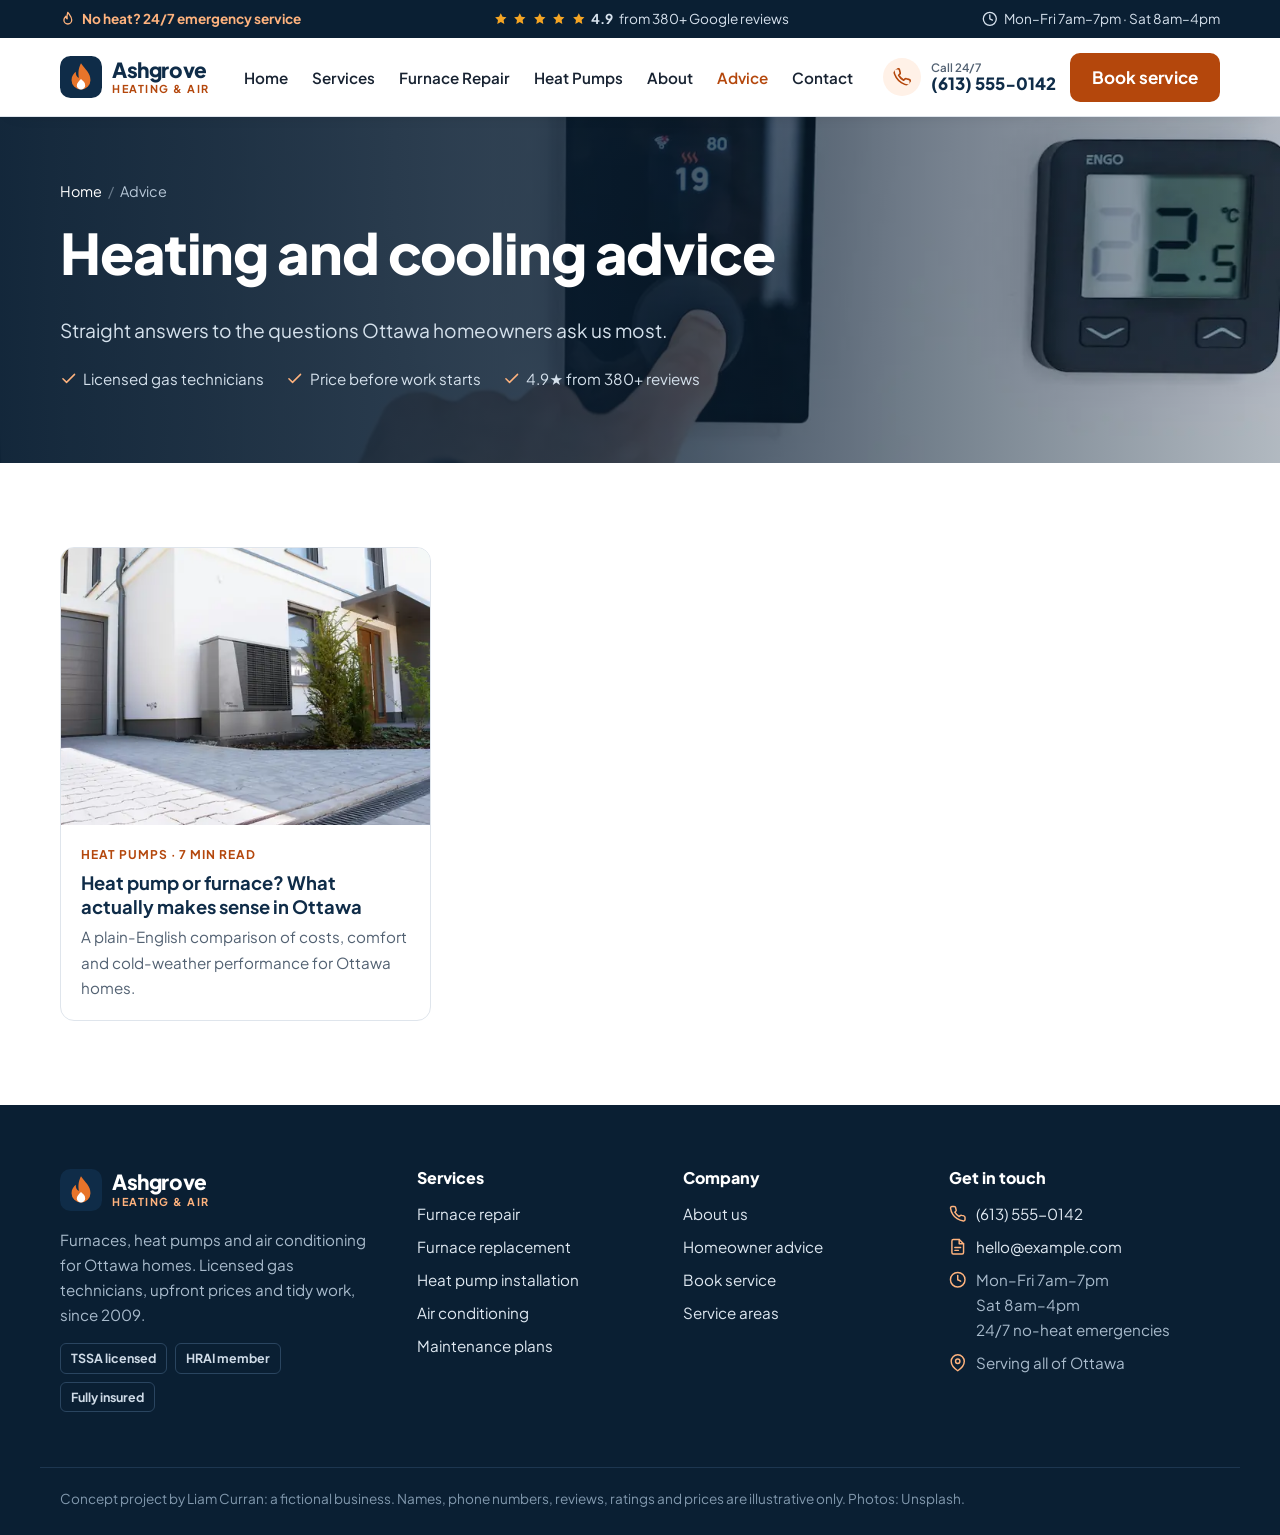
==== commit e2b324c8: "Publish advice article: heat pump vs furnace in Ottawa Co-Authored-By: Claude Opus 5.5 <noreply@anth" ====
--- a/docs/blog/index.html
+++ b/docs/blog/index.html
@@ -44,7 +44,8 @@
 <div class="wrap"><nav class="crumbs" aria-label="Breadcrumb"><a href="../index.html">Home</a> <span>/</span> Advice</nav>
 <h1>Heating and cooling advice</h1><p class="lede">Straight answers to the questions Ottawa homeowners ask us most.</p>
 <ul class="hero-trust"><li><svg class="i" viewBox="0 0 24 24" aria-hidden="true" fill="none" stroke="currentColor" stroke-width="2" stroke-linecap="round" stroke-linejoin="round"><path d="M20 6 9 17l-5-5"/></svg> Licensed gas technicians</li><li><svg class="i" viewBox="0 0 24 24" aria-hidden="true" fill="none" stroke="currentColor" stroke-width="2" stroke-linecap="round" stroke-linejoin="round"><path d="M20 6 9 17l-5-5"/></svg> Price before work starts</li><li><svg class="i" viewBox="0 0 24 24" aria-hidden="true" fill="none" stroke="currentColor" stroke-width="2" stroke-linecap="round" stroke-linejoin="round"><path d="M20 6 9 17l-5-5"/></svg> 4.9★ from 380+ reviews</li></ul>
-</div></section><section class="block"><div class="wrap"><div class="post-grid"><p>Articles coming soon.</p></div></div></section>
+</div></section><section class="block"><div class="wrap"><div class="post-grid"><a class="post-card" href="heat-pump-vs-furnace-ottawa.html"><img src="../assets/img/heatpump-480.webp" srcset="../assets/img/heatpump-480.webp 480w, ../assets/img/heatpump-800.webp 800w" sizes="(max-width:640px) 100vw, 360px" width="800" height="600" alt="" loading="lazy" decoding="async">
+<span><small>Heat pumps · 7 min read</small><strong>Heat pump or furnace? What actually makes sense in Ottawa</strong><span>A plain-English comparison of costs, comfort and cold-weather performance for Ottawa homes.</span></span></a></div></div></section>
 </main>
 <footer class="site">
 <div class="wrap f-grid">
